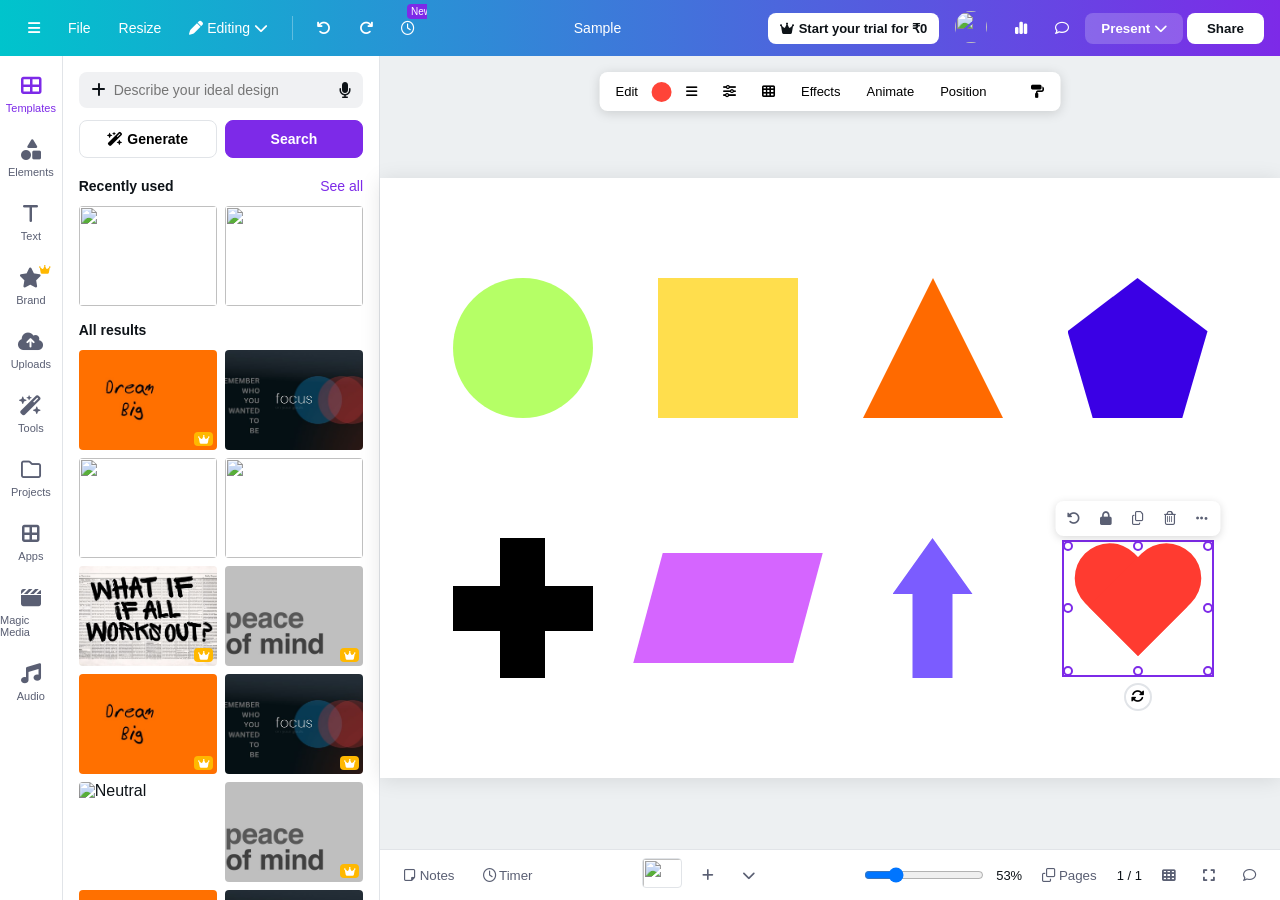
==== Day7/task.html @ 58480629 "Added Canva Clone Project" ====
<!DOCTYPE html>
<html lang="en">
<head>
    <meta charset="UTF-8">
    <meta name="viewport" content="width=device-width, initial-scale=1.0">
    <title>Canva Clone</title>
    <link rel="stylesheet" href="https://cdnjs.cloudflare.com/ajax/libs/font-awesome/6.5.1/css/all.min.css">
    <link rel="stylesheet" href="task.css">
</head>
<body>
    <!-- HEADER -->
    <div class="header">
        <div class="header-left">
            <button class="icon-btn"><i class="fa-solid fa-bars"></i></button>
            <button class="text-btn">File</button>
            <button class="text-btn">Resize</button>
            <button class="text-btn"><i class="fa-solid fa-pen"></i> Editing <i class="fa-solid fa-chevron-down"></i></button>
            <div class="divider"></div>
            <button class="icon-btn"><i class="fa-solid fa-undo"></i></button>
            <button class="icon-btn"><i class="fa-solid fa-redo"></i></button>
            <button class="icon-btn"><i class="fa-regular fa-clock"></i><span class="new-badge">New</span></button>
        </div>
        <div class="header-center">
            <button class="text-btn">Sample</button>
        </div>
        <div class="header-right">
            <button class="trial-btn"><i class="fa-solid fa-crown"></i> Start your trial for ₹0</button>
            <button class="icon-btn profile"><img src="https://i.pravatar.cc/32" alt=""></button>
            <button class="icon-btn"><i class="fa-solid fa-chart-simple"></i></button>
            <button class="icon-btn"><i class="fa-regular fa-comment"></i></button>
            <button class="present-btn">Present <i class="fa-solid fa-chevron-down"></i></button>
            <button class="share-btn">Share</button>
        </div>
    </div>

    <!-- Main -->
    <div class="main">
        <!-- Left Sidebar -->
        <div class="left-sidebar">
            <div class="side-item active">
                <i class="fa-solid fa-table-cells-large"></i>
                <span>Templates</span>
            </div>
            <div class="side-item">
                <i class="fa-solid fa-shapes"></i>
                <span>Elements</span>
            </div>
            <div class="side-item">
                <i class="fa-solid fa-t"></i>
                <span>Text</span>
            </div>
            <div class="side-item">
                <i class="fa-solid fa-star"></i>
                <span>Brand</span>
                <i class="fa-solid fa-crown crown"></i>
            </div>
            <div class="side-item">
                <i class="fa-solid fa-cloud-arrow-up"></i>
                <span>Uploads</span>
            </div>
            <div class="side-item">
                <i class="fa-solid fa-wand-magic-sparkles"></i>
                <span>Tools</span>
            </div>
            <div class="side-item">
                <i class="fa-regular fa-folder"></i>
                <span>Projects</span>
            </div>
            <div class="side-item">
                <i class="fa-solid fa-border-all"></i>
                <span>Apps</span>
            </div>
            <div class="side-item">
                <i class="fa-solid fa-clapperboard"></i>
                <span>Magic Media</span>
            </div>
            <div class="side-item">
                <i class="fa-solid fa-music"></i>
                <span>Audio</span>
            </div>
        </div>

        <!-- Elements Panel -->
        <div class="elements-panel">
            <div class="search-input">
                <i class="fa-solid fa-plus"></i>
                <input type="text" placeholder="Describe your ideal design">
                <i class="fa-solid fa-microphone"></i>
            </div>
            <div class="panel-tabs">
                <button class="tab-btn"><i class="fa-solid fa-wand-magic-sparkles"></i> Generate</button>
                <button class="tab-btn active">Search</button>
            </div>
            
            <!-- Recently used -->
            <div class="panel-section">
                <div class="section-header">
                    <span>Recently used</span>
                    <span class="see-all">See all</span>
                </div>
                <div class="template-grid">
                    <div class="template-item">
                        <img src="P1.jfif" >
                    </div>
                    <div class="template-item">
                        <img src="P2.jfif" >
                    </div>
                </div>
            </div>

            <!-- All results -->
            <div class="panel-section">
                <div class="section-header">All results</div>
                <div class="template-grid">
                    <div class="template-item">
                        <img src="image5.jpeg" >
                        <i class="fa-solid fa-crown pro-badge"></i>
                    </div>
                    <div class="template-item">
                        <img src="image6.jpeg" >
                    </div>
                    <div class="template-item">
                        <img src="image7.jpeg" >
                    </div>
                    <div class="template-item">
                        <img src="image8.jpeg" >
                    </div>
                    <div class="template-item">
                        <img src="image1.jpeg" alt="Pitch Deck">
                        <i class="fa-solid fa-crown pro-badge"></i>
                    </div>
                    <div class="template-item">
                        <img src="image2.jpeg" alt="Poster">
                        <i class="fa-solid fa-crown pro-badge"></i>
                    </div>
                    <div class="template-item">
                        <img src="image5.jpeg" alt="Portfolio">
                        <i class="fa-solid fa-crown pro-badge"></i>
                    </div>
                    <div class="template-item">
                        <img src="image6.jpeg" alt="Portfolio">
                        <i class="fa-solid fa-crown pro-badge"></i>
                    </div>
                    <div class="template-item">
                        <img src="image7.jpeg" alt="Neutral">
                    </div>
                    <div class="template-item">
                        <img src="image2.jpeg" alt="Portfolio">
                        <i class="fa-solid fa-crown pro-badge"></i>
                    </div>
                    <div class="template-item">
                        <img src="image5.jpeg" >
                    </div>
                    <div class="template-item">
                        <img src="image6.jpeg" >
                    </div>
                </div>
            </div>
        </div>

        <!-- Canvas Area -->
        <div class="canvas-area">
            <div class="floating-toolbar">
                <button class="ft-btn">Edit</button>
                <button class="ft-btn color-red"></button>
                <button class="ft-btn"><i class="fa-solid fa-bars"></i></button>
                <button class="ft-btn"><i class="fa-solid fa-sliders"></i></button>
                <button class="ft-btn"><i class="fa-solid fa-table-cells"></i></button>
                <button class="ft-btn">Effects</button>
                <button class="ft-btn">Animate</button>
                <button class="ft-btn">Position</button>
                <div class="divider"></div>
                <button class="ft-btn"><i class="fa-solid fa-paint-roller"></i></button>
            </div>

            <div class="canvas">
                <div class="shape circle"></div>
                <div class="shape square"></div>
                <div class="shape triangle"></div>
                <div class="shape pentagon"></div>
                <div class="shape plus"></div>
                <div class="shape parallelogram"></div>
                <div class="shape arrow"></div>
                <div class="shape heart selected">
                    <div class="shape-toolbar">
                        <button><i class="fa-solid fa-rotate-left"></i></button>
                        <button><i class="fa-solid fa-lock"></i></button>
                        <button><i class="fa-regular fa-copy"></i></button>
                        <button><i class="fa-regular fa-trash-can"></i></button>
                        <button><i class="fa-solid fa-ellipsis"></i></button>
                    </div>
                    <div class="resize-handles">
                        <span class="handle tl"></span>
                        <span class="handle t"></span>
                        <span class="handle tr"></span>
                        <span class="handle r"></span>
                        <span class="handle br"></span>
                        <span class="handle b"></span>
                        <span class="handle bl"></span>
                        <span class="handle l"></span>
                    </div>
                    <button class="rotate-btn"><i class="fa-solid fa-rotate"></i></button>
                </div>
            </div>
            
            <div class="bottom-bar">
                <div class="bottom-left">
                    <button><i class="fa-regular fa-note-sticky"></i> Notes</button>
                    <button><i class="fa-regular fa-clock"></i> Timer</button>
                </div>
                <div class="bottom-center">
                    <div class="page-selector">
                        <img src="Screenshot 2026-06-10 140244.png" alt="">
                    </div>
                    <button><i class="fa-solid fa-plus"></i></button>
                    <button><i class="fa-solid fa-chevron-down"></i></button>
                </div>
                <div class="bottom-right">
                    <input type="range" min="10" max="200" value="53">
                    <span>53%</span>
                    <button><i class="fa-regular fa-clone"></i> Pages</button>
                    <span>1 / 1</span>
                    <button><i class="fa-solid fa-table-cells"></i></button>
                    <button><i class="fa-solid fa-expand"></i></button>
                    <button><i class="fa-regular fa-comment"></i></button>
                </div>
            </div>
        </div>
    </div>
</body>
</html>
---- Day7/task.css ----
* {
    margin: 0;
    padding: 0;
    box-sizing: border-box;
}

body {
    font-family: 'Open Sans', 'Helvetica Neue', Arial, sans-serif;
    background: #f8f9fa;
    height: 100vh;
    overflow: hidden;
    color: #0e1318;
}


.header {
    background: linear-gradient(90deg, #00c4cc 0%, #7d2ae8 100%);
    height: 56px;
    display: flex;
    align-items: center;
    justify-content: space-between;
    padding: 0 16px;
    color: white;
    flex-shrink: 0;
    z-index: 100;

}

.header-left, .header-center, .header-right {
    display: flex;
    align-items: center;
    gap: 4px;
    height: calc(100vh - 56px);  /* Ye confirm kar - 56px header ki height hai */
    overflow: hidden;  
}

.icon-btn, .text-btn {
    background: transparent;
    border: none;
    color: white;
    padding: 8px 12px;
    border-radius: 4px;
    cursor: pointer;
    font-size: 14px;
    font-weight: 500;
    position: relative;
}

.icon-btn:hover, .text-btn:hover {
    background: rgba(255,255,255,0.2);
}

.divider {
    width: 1px;
    height: 24px;
    background: rgba(255,255,255,0.3);
    margin: 0 8px;
}

.new-badge {
    position: absolute;
    top: -8px;
    right: -8px;
    background: #7d2ae8;
    font-size: 10px;
    padding: 2px 4px;
    border-radius: 4px;
}

.trial-btn {
    background: white;
    color: #0e1318;
    border: none;
    padding: 8px 12px;
    border-radius: 8px;
    font-weight: 600;
    cursor: pointer;
    font-size: 13px;
}

.profile img {
    width: 32px;
    height: 32px;
    border-radius: 50%;
}

.present-btn {
    background: rgba(255,255,255,0.2);
    border: none;
    color: white;
    padding: 8px 16px;
    border-radius: 8px;
    font-weight: 600;
    cursor: pointer;
}

.share-btn {
    background: white;
    color: #0e1318;
    border: none;
    padding: 8px 20px;
    border-radius: 8px;
    font-weight: 600;
    cursor: pointer;
}


.main {
    display: flex;
    height: calc(100vh - 56px);
}


.left-sidebar {
    width: 72px;
    background: white;
    border-right: 1px solid #e1e4e8;
    padding: 8px 0;
    display: flex;
    flex-direction: column;
    gap: 2px;
}

.side-item {
    display: flex;
    flex-direction: column;
    align-items: center;
    justify-content: center;
    padding: 12px 0;
    cursor: pointer;
    font-size: 11px;
    color: #5a5f73;
    gap: 6px;
    position: relative;
}

.side-item i {
    font-size: 20px;
}

.side-item.active, .side-item:hover {
    color: #7d2ae8;
}

.crown {
    position: absolute;
    top: 8px;
    right: 12px;
    font-size: 10px !important;
    color: #ffb800;
}


.elements-panel {
    width: 360px;
    background: white;
    border-right: 1px solid #e1e4e8;
    padding: 16px;
    overflow-y: auto;
}

.search-input {
    background: #f0f1f3;
    border-radius: 8px;
    padding: 10px 12px;
    display: flex;
    align-items: center;
    gap: 8px;
    margin-bottom: 12px;
}

.search-input input {
    border: none;
    background: transparent;
    outline: none;
    width: 100%;
    font-size: 14px;
}

.panel-tabs {
    display: flex;
    gap: 8px;
    margin-bottom: 20px;
}

.tab-btn {
    flex: 1;
    padding: 10px;
    border: 1px solid #e1e4e8;
    background: white;
    border-radius: 8px;
    cursor: pointer;
    font-weight: 600;
    font-size: 14px;
}

.tab-btn.active {
    background: #7d2ae8;
    color: white;
    border-color: #7d2ae8;
}

.section-header {
    display: flex;
    justify-content: space-between;
    font-size: 14px;
    font-weight: 600;
    margin: 16px 0 12px;
}

.see-all {
    color: #7d2ae8;
    cursor: pointer;
    font-weight: 500;
}

.template-grid {
    display: grid;
    grid-template-columns: repeat(2, 1fr);
    gap: 8px;
    margin-bottom: 16px;
}

.template-item {
    position: relative;
    cursor: pointer;
    border-radius: 4px;
    overflow: hidden;
}

.template-item img {
    width: 100%;
    height: 100px;
    object-fit: cover;
    display: block;
    transition: transform 0.2s;
}

.template-item:hover img {
    transform: scale(1.05);
}

.pro-badge {
    position: absolute;
    bottom: 4px;
    right: 4px;
    background: #ffb800;
    color: white;
    font-size: 10px;
    padding: 2px 4px;
    border-radius: 4px;
}


.canvas-area {
    flex: 1;
    background: #edf0f2;
    position: relative;
    display: flex;
    align-items: center;
    justify-content: center;
}

.floating-toolbar {
    position: absolute;
    top: 16px;
    left: 50%;
    transform: translateX(-50%);
    background: white;
    border-radius: 8px;
    box-shadow: 0 2px 12px rgba(0,0,0,0.15);
    display: flex;
    align-items: center;
    padding: 4px;
    gap: 2px;
    z-index: 10;
}

.ft-btn {
    background: transparent;
    border: none;
    padding: 8px 12px;
    border-radius: 4px;
    cursor: pointer;
    font-size: 13px;
    font-weight: 500;
}

.ft-btn:hover {
    background: #f0f1f3;
}

.color-red {
    width: 20px;
    height: 20px;
    background: #ff4438;
    border-radius: 50%;
    padding: 0;
}
.canvas {
    width: 50%;
    max-width: 1000px;
    aspect-ratio: 3/2;  /* 1080x720 ka ratio */
    background: white;
    box-shadow: 0 2px 20px rgba(0,0,0,0.1);
    position: relative;
    display: grid;
    grid-template-columns: repeat(4, 1fr);
    grid-template-rows: repeat(2, 1fr);
    gap: 5%;
    padding: 8%;
    align-items: center;
    justify-items: center;
}

.shape {
    position: relative;
    cursor: pointer;
    size: 10px;

}

.circle { width: 180px; height: 180px; background: #B5FF66; border-radius: 50%; }
.square { width: 180px; height: 180px; background: #FFDE4D; }
.triangle { width: 0; height: 0; border-left: 90px solid transparent; border-right: 90px solid transparent; border-bottom: 180px solid #FF6A00; }
.pentagon { width: 180px; height: 180px; background: #3A00E5; clip-path: polygon(50% 0%, 100% 38%, 82% 100%, 18% 100%, 0% 38%); }
.plus { width: 180px; height: 60px; background: #000000; position: relative; }
.plus::before { content: ''; position: absolute; width: 60px; height: 180px; background: #000000; left: 60px; top: -60px; }
.parallelogram { width: 200px; height: 140px; background: #D565FF; transform: skewX(-15deg); }
.arrow { width: 100px; height: 180px; background: #7B5CFF; position: relative; clip-path: polygon(50% 0%, 100% 40%, 75% 40%, 75% 100%, 25% 100%, 25% 40%, 0% 40%); }
.heart { position: relative; width: 180px; height: 160px; }
.heart::before,.heart::after { content: ''; position: absolute; top: 0; width: 92px; height: 140px; background: #FF3B30; border-radius: 90px 90px 0 0; }
.heart::before { left: 90px; transform: rotate(-45deg); transform-origin: 0 100%; }
.heart::after { left: 0; transform: rotate(45deg); transform-origin: 100% 100%; }


.heart.selected {
    outline: 2px solid #7d2ae8;
    outline-offset: 4px;
}

.shape-toolbar {
    position: absolute;
    top: -45px;
    left: 50%;
    transform: translateX(-50%);
    background: white;
    border-radius: 8px;
    box-shadow: 0 2px 8px rgba(0,0,0,0.15);
    display: flex;
    gap: 4px;
    padding: 4px;
}

.shape-toolbar button {
    background: transparent;
    border: none;
    padding: 6px 8px;
    border-radius: 4px;
    cursor: pointer;
    color: #5a5f73;
}

.shape-toolbar button:hover {
    background: #f0f1f3;
}

.resize-handles .handle {
    position: absolute;
    width: 10px;
    height: 10px;
    background: white;
    border: 2px solid #7d2ae8;
    border-radius: 50%;
}

.handle.tl { top: -5px; left: -5px; cursor: nw-resize; }
.handle.t { top: -5px; left: 50%; transform: translateX(-50%); cursor: n-resize; }
.handle.tr { top: -5px; right: -5px; cursor: ne-resize; }
.handle.r { top: 50%; right: -5px; transform: translateY(-50%); cursor: e-resize; }
.handle.br { bottom: -5px; right: -5px; cursor: se-resize; }
.handle.b { bottom: -5px; left: 50%; transform: translateX(-50%); cursor: s-resize; }
.handle.bl { bottom: -5px; left: -5px; cursor: sw-resize; }
.handle.l { top: 50%; left: -5px; transform: translateY(-50%); cursor: w-resize; }

.rotate-btn {
    position: absolute;
    bottom: -40px;
    left: 50%;
    transform: translateX(-50%);
    background: white;
    border: 2px solid #e1e4e8;
    width: 28px;
    height: 28px;
    border-radius: 50%;
    cursor: pointer;
}

/* Bottom Bar */
.bottom-bar {
    position: absolute;
    bottom: 0;
    left: 0;
    right: 0;
    background: white;
    border-top: 1px solid #e1e4e8;
    padding: 8px 16px;
    display: flex;
    justify-content: space-between;
    align-items: center;
    font-size: 13px;
}

.bottom-left, .bottom-center, .bottom-right {
    display: flex;
    align-items: center;
    gap: 12px;
}

.bottom-bar button {
    background: transparent;
    border: none;
    cursor: pointer;
    color: #5a5f73;
    padding: 4px 8px;
    border-radius: 4px;
}

.bottom-bar button:hover {
    background: #f0f1f3;
}

input[type="range"] {
    width: 120px;
}

.page-selector img {
    width: 40px;
    height: 30px;
    border: 1px solid #e1e4e8;
    border-radius: 4px;
}

.canvas {
    width: 900px;
    height: 600px;
    background: white;
    box-shadow: 0 2px 20px rgba(0,0,0,0.1);
    position: relative;
    display: grid;
    grid-template-columns: repeat(4, 1fr);
    grid-template-rows: repeat(2, 1fr);
    gap: 40px;
    padding: 60px;
    align-items: center;
    justify-items: center;
    overflow: hidden; 


.shape {
    position: relative;
    cursor: pointer;
    max-width: 100%;
    max-height: 100%;
}

.circle { 
    width: 140px; 
    height: 140px; 
    background: #B5FF66; 
    border-radius: 50%; 
}

.square { 
    width: 140px; 
    height: 140px; 
    background: #FFDE4D; 
}

.triangle { 
    width: 0; 
    height: 0; 
    border-left: 70px solid transparent; 
    border-right: 70px solid transparent; 
    border-bottom: 140px solid #FF6A00; 
}

.pentagon { 
    width: 140px; 
    height: 140px; 
    background: #3A00E5; 
    clip-path: polygon(50% 0%, 100% 38%, 82% 100%, 18% 100%, 0% 38%); 
}

.plus { 
    width: 140px; 
    height: 45px; 
    background: #000000; 
    position: relative; 
}
.plus::before { 
    content: ''; 
    position: absolute; 
    width: 45px; 
    height: 140px; 
    background: #000000; 
    left: 47.5px; 
    top: -47.5px; 
}

.parallelogram { 
    width: 160px; 
    height: 110px; 
    background: #D565FF; 
    transform: skewX(-15deg); 
}

.arrow { 
    width: 80px; 
    height: 140px; 
    background: #7B5CFF; 
    position: relative; 
    clip-path: polygon(50% 0%, 100% 40%, 75% 40%, 75% 100%, 25% 100%, 25% 40%, 0% 40%); 
}

.heart { 
    position: relative; 
    width: 140px; 
    height: 125px; 
}
.heart::before,.heart::after { 
    content: ''; 
    position: absolute; 
    top: 0; 
    width: 70px; 
    height: 110px; 
    background: #FF3B30; 
    border-radius: 70px 70px 0 0; 
}
.heart::before { 
    left: 70px; 
    transform: rotate(-45deg); 
    transform-origin: 0 100%; 
}
.heart::after { 
    left: 0; 
    transform: rotate(45deg); 
    transform-origin: 100% 100%; 
}
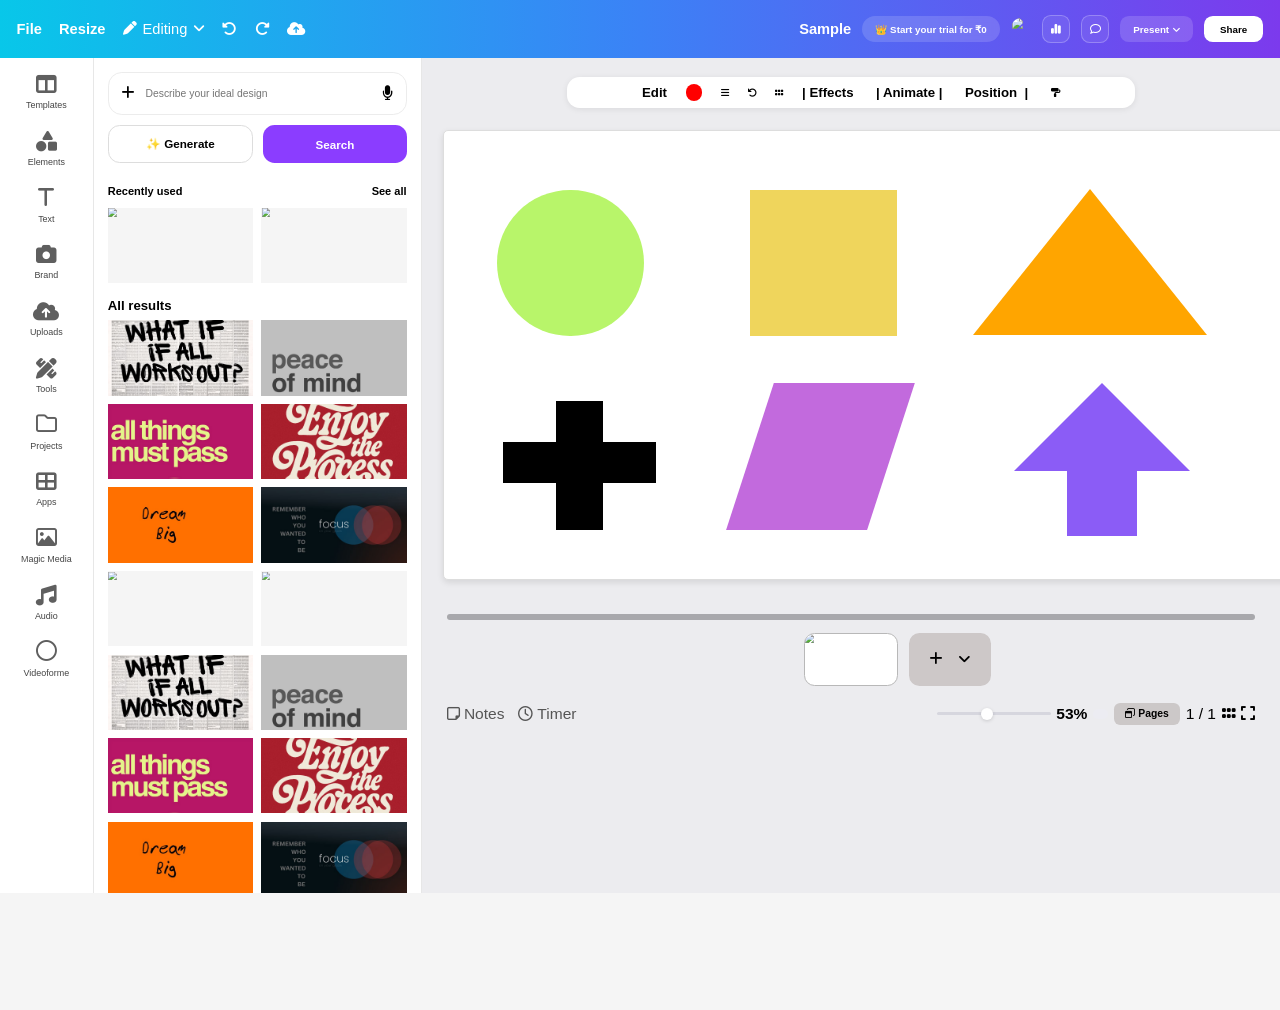
==== commit eaae7a00: "JavaScript programs" ====
--- a/Day7/task.html
+++ b/Day7/task.html
@@ -4,228 +4,305 @@
     <meta charset="UTF-8">
     <meta name="viewport" content="width=device-width, initial-scale=1.0">
     <title>Canva Clone</title>
-    <link rel="stylesheet" href="https://cdnjs.cloudflare.com/ajax/libs/font-awesome/6.5.1/css/all.min.css">
+
     <link rel="stylesheet" href="task.css">
+
+    <link rel="stylesheet"href="https://cdnjs.cloudflare.com/ajax/libs/font-awesome/6.6.0/css/all.min.css">
 </head>
 <body>
-    <!-- HEADER -->
-    <div class="header">
-        <div class="header-left">
-            <button class="icon-btn"><i class="fa-solid fa-bars"></i></button>
-            <button class="text-btn">File</button>
-            <button class="text-btn">Resize</button>
-            <button class="text-btn"><i class="fa-solid fa-pen"></i> Editing <i class="fa-solid fa-chevron-down"></i></button>
-            <div class="divider"></div>
-            <button class="icon-btn"><i class="fa-solid fa-undo"></i></button>
-            <button class="icon-btn"><i class="fa-solid fa-redo"></i></button>
-            <button class="icon-btn"><i class="fa-regular fa-clock"></i><span class="new-badge">New</span></button>
+        <nav>
+            <div class="left">
+
+                <a href="">File</a>
+                <a href="">Resize</a>
+
+                <div class="down">
+                    <i class="fa-solid fa-pen"></i>
+                    Editing
+                    <i class="fa-solid fa-angle-down"></i>
+                </div>
+
+                <i class="fa-solid fa-rotate-left icon"></i>
+                <i class="fa-solid fa-rotate-right icon"></i>
+
+                <i class="fa-solid fa-cloud-arrow-up icon" ></i>
+
+            </div>
+
+            <div class="center">
+
+                <span class="sample">Sample</span>
+
+                <button class="btn">
+                    👑 Start your trial for ₹0
+                </button>
+
+                <div class="small-icon profile">
+                    <img src="11.jpeg" alt="">
+                </div>
+
+                <div class="small">
+                    <i class="fa-solid fa-chart-simple"></i>
+                </div>
+
+                <div class="small">
+                    <i class="fa-regular fa-comment"></i>
+                </div>
+
+                <button class="present">
+                    Present
+                    <i class="fa-solid fa-angle-down"></i>
+                </button>
+
+                <button class="share">
+                    Share
+                </button>
+
+            </div>
+
+        </nav>
+        <div class="main_container">
+            <!-- Sidebar-->
+            <div class="sidebar">
+                <div class="item active">
+                    <i class="fa-solid fa-table-columns"></i>
+                    <span>Templates</span>
+                </div>
+                <div class="item">
+                    <i class="fa-solid fa-shapes"></i>
+                    <span>Elements</span>
+                </div>
+                <div class="item">
+                    <i class="fa-solid fa-t"></i>
+                    <span>Text</span>
+                </div>
+                <div class="item">
+                    <i class="fa-solid fa-camera"></i>
+                    <span>Brand</span>
+                </div>
+                <div class="item">
+                    <i class="fa-solid fa-cloud-arrow-up"></i>
+                    <span>Uploads</span>
+                </div>
+                <div class="item">
+                    <i class="fa-solid fa-pen-ruler"></i>
+                    <span>Tools</span>
+                </div>
+                <div class="item">
+                    <i class="fa-regular fa-folder"></i>
+                    <span>Projects</span>
+                </div>
+                <div class="item">
+                    <i class="fa-solid fa-table-cells-large"></i>
+                    <span>Apps</span>
+                </div>                                                                                                         
+                <div class="item">
+                    <i class="fa-regular fa-image"></i>
+                    <span>Magic Media</span>
+                </div>
+                <div class="item">
+                    <i class="fa-solid fa-music"></i>
+                    <span>Audio</span>
+                </div>
+                <div class="item">
+                    <i class="fa-regular fa-circle"></i>
+                    <span>Videoforme</span>
+                </div>
+            </div>
+         
+           <div class="left-panel">
+                <div class="search-section">
+                    <div class="search-box">
+                        <i class="fa-solid fa-plus"></i>
+                        <input type="text"
+                        placeholder="Describe your ideal design">
+                        <i class="fa-solid fa-microphone"></i>
+                    </div>
+                    <div class="btn-group">
+                        <button class="generate-btn">
+                            ✨ Generate
+                        </button>
+                        <button class="search-btn">
+                            Search
+                        </button>
+                    </div>
+                </div>
+                <div class="recent-head">
+                    <h4>Recently used</h4>
+                    <span>See all</span>
+                </div>
+                <div class="recent-grid">
+                    <div class="recent-card">
+                        <img src="9.jpeg" alt="">
+                    </div>
+                    <div class="recent-card">
+                        <img src="2.jpeg" alt="">
+
+                    </div>
+                </div>
+                
+                <h6 class="all-result-title">
+                    All results
+                </h6>
+                <div class="template-grid">
+                    <div class="template-card">
+                        <img src="image1.jpeg" alt="">
+                    </div>
+                    <div class="template-card">
+                        <img src="image2.jpeg" alt="">
+                    </div>
+                    <div class="template-card">
+                        <img src="image3.jpeg" alt="">
+                    </div>
+                    <div class="template-card">
+                        <img src="image4.jpeg" alt="">
+                    </div>
+                    <div class="template-card">
+                        <img src="image5.jpeg" alt="">
+                    </div>
+                    <div class="template-card">
+                        <img src="image6.jpeg" alt="">
+                    </div>
+                    <div class="template-card">
+                        <img src="image7.jpeg" alt="">
+                    </div>
+                     <div class="template-card">
+                        <img src="image8.jpeg" alt="">
+                    </div>
+                    <div class="template-card">
+                        <img src="image1.jpeg" alt="">
+                    </div>
+                    <div class="template-card">
+                        <img src="image2.jpeg" alt="">
+                    </div>
+                    <div class="template-card">
+                        <img src="image3.jpeg" alt="">
+                    </div>
+                    <div class="template-card">
+                        <img src="image4.jpeg" alt="">
+                    </div>
+                    <div class="template-card">
+                        <img src="image5.jpeg" alt="">
+                    </div>
+                    <div class="template-card">
+                        <img src="image6.jpeg" alt="">
+                    </div>
+                    <div class="template-card">
+                        <img src="image7.jpeg" alt="">
+                    </div>
+                </div>
+            </div>
+            <div class="workspace">
+
+
+                <div class="top-toolbar">
+                    <span><h2>Edit</h2></span>
+                    <div class="red-color"></div>
+                    <i class="fa-solid fa-bars"></i>
+                    <i class="fa-solid fa-arrow-rotate-left"></i>
+                    <i class="fa-solid fa-grip"></i>
+                    <span><h2>|&nbsp;Effects&nbsp;</h2></span>
+                    <span><h2>|&nbsp;Animate&nbsp;|</h2></span>
+                    <span><h2>&nbsp;Position &nbsp;|&nbsp;</h2></span>
+
+                    <i class="fa-solid fa-paint-roller"></i>
+                </div>
+
+                <div class="canvas">
+
+                    <div class="circle"></div>
+
+                    <div class="square"></div>
+
+                    <div class="triangle"></div>
+
+                    <div class="pentagon"></div>
+
+                    <div class="plus-shape"></div>
+
+                    <div class="parallelogram"></div>
+
+                    <div class="arrow-up"></div>
+
+                    <div class="heart-box">
+
+                        <div class="heart-tools">
+                            <i class="fa-solid fa-rotate-right"></i>
+                            <i class="fa-solid fa-lock"></i>
+                            <i class="fa-regular fa-copy"></i>
+                            <i class="fa-regular fa-trash-can"></i>
+                            <i class="fa-solid fa-ellipsis"></i>
+                        </div>
+
+                        <div class="heart"></div>
+                        
+
+                        <div class="handle h1"></div>
+                        <div class="handle h2"></div>
+                        <div class="handle h3"></div>
+
+                        <div class="handle h4"></div>
+                        <div class="handle h5"></div>
+
+                        <div class="handle h6"></div>
+                        <div class="handle h7"></div>
+                        <div class="handle h8"></div>
+
+                    </div>
+
+                    <div class="rotate-handle">
+                        <i class="fa-solid fa-rotate"></i></div>
+
+                </div>
+                    <div class="bottom-panel">
+
+                        <div class="page-thumbnail">
+                            <img src="10.jpeg" alt="">
+                        </div>
+<div></div>
+                        <div class="add-page">
+                            <i class="fa-solid fa-plus"></i>
+                            <i class="fa-solid fa-angle-down"></i>
+                        </div>
+
+                        <div class="bottom-controls">
+
+                            <div class="left-controls">
+                                <span><i class="fa-regular fa-note-sticky"></i> Notes</span>
+                                <span><i class="fa-regular fa-clock"></i> Timer</span>
+                            </div>
+
+                            <div class="right-controls">
+
+                                <div class="zoom-slider">
+                                    <div class="slider-line"></div>
+                                    <div class="slider-dot"></div>
+                                </div>
+
+                                <span class="zoom-text">53%</span>
+
+                                <button class="pages-btn">
+                                   <button class="page">
+                                    <i class="fa-regular fa-window-restore"></i>
+                                    Pages
+                                   </button> 
+
+                                </button>
+
+                                <span>1 / 1</span>
+
+                                <i class="fa-solid fa-grip"></i>
+                                <i class="fa-solid fa-expand"></i>
+                                
+
+                            </div>
+
+                        </div>
+
+                    </div>
+            </div>
+            <div >
+            </div>
         </div>
-        <div class="header-center">
-            <button class="text-btn">Sample</button>
-        </div>
-        <div class="header-right">
-            <button class="trial-btn"><i class="fa-solid fa-crown"></i> Start your trial for ₹0</button>
-            <button class="icon-btn profile"><img src="https://i.pravatar.cc/32" alt=""></button>
-            <button class="icon-btn"><i class="fa-solid fa-chart-simple"></i></button>
-            <button class="icon-btn"><i class="fa-regular fa-comment"></i></button>
-            <button class="present-btn">Present <i class="fa-solid fa-chevron-down"></i></button>
-            <button class="share-btn">Share</button>
-        </div>
-    </div>
-
-    <!-- Main -->
-    <div class="main">
-        <!-- Left Sidebar -->
-        <div class="left-sidebar">
-            <div class="side-item active">
-                <i class="fa-solid fa-table-cells-large"></i>
-                <span>Templates</span>
-            </div>
-            <div class="side-item">
-                <i class="fa-solid fa-shapes"></i>
-                <span>Elements</span>
-            </div>
-            <div class="side-item">
-                <i class="fa-solid fa-t"></i>
-                <span>Text</span>
-            </div>
-            <div class="side-item">
-                <i class="fa-solid fa-star"></i>
-                <span>Brand</span>
-                <i class="fa-solid fa-crown crown"></i>
-            </div>
-            <div class="side-item">
-                <i class="fa-solid fa-cloud-arrow-up"></i>
-                <span>Uploads</span>
-            </div>
-            <div class="side-item">
-                <i class="fa-solid fa-wand-magic-sparkles"></i>
-                <span>Tools</span>
-            </div>
-            <div class="side-item">
-                <i class="fa-regular fa-folder"></i>
-                <span>Projects</span>
-            </div>
-            <div class="side-item">
-                <i class="fa-solid fa-border-all"></i>
-                <span>Apps</span>
-            </div>
-            <div class="side-item">
-                <i class="fa-solid fa-clapperboard"></i>
-                <span>Magic Media</span>
-            </div>
-            <div class="side-item">
-                <i class="fa-solid fa-music"></i>
-                <span>Audio</span>
-            </div>
-        </div>
-
-        <!-- Elements Panel -->
-        <div class="elements-panel">
-            <div class="search-input">
-                <i class="fa-solid fa-plus"></i>
-                <input type="text" placeholder="Describe your ideal design">
-                <i class="fa-solid fa-microphone"></i>
-            </div>
-            <div class="panel-tabs">
-                <button class="tab-btn"><i class="fa-solid fa-wand-magic-sparkles"></i> Generate</button>
-                <button class="tab-btn active">Search</button>
-            </div>
-            
-            <!-- Recently used -->
-            <div class="panel-section">
-                <div class="section-header">
-                    <span>Recently used</span>
-                    <span class="see-all">See all</span>
-                </div>
-                <div class="template-grid">
-                    <div class="template-item">
-                        <img src="P1.jfif" >
-                    </div>
-                    <div class="template-item">
-                        <img src="P2.jfif" >
-                    </div>
-                </div>
-            </div>
-
-            <!-- All results -->
-            <div class="panel-section">
-                <div class="section-header">All results</div>
-                <div class="template-grid">
-                    <div class="template-item">
-                        <img src="image5.jpeg" >
-                        <i class="fa-solid fa-crown pro-badge"></i>
-                    </div>
-                    <div class="template-item">
-                        <img src="image6.jpeg" >
-                    </div>
-                    <div class="template-item">
-                        <img src="image7.jpeg" >
-                    </div>
-                    <div class="template-item">
-                        <img src="image8.jpeg" >
-                    </div>
-                    <div class="template-item">
-                        <img src="image1.jpeg" alt="Pitch Deck">
-                        <i class="fa-solid fa-crown pro-badge"></i>
-                    </div>
-                    <div class="template-item">
-                        <img src="image2.jpeg" alt="Poster">
-                        <i class="fa-solid fa-crown pro-badge"></i>
-                    </div>
-                    <div class="template-item">
-                        <img src="image5.jpeg" alt="Portfolio">
-                        <i class="fa-solid fa-crown pro-badge"></i>
-                    </div>
-                    <div class="template-item">
-                        <img src="image6.jpeg" alt="Portfolio">
-                        <i class="fa-solid fa-crown pro-badge"></i>
-                    </div>
-                    <div class="template-item">
-                        <img src="image7.jpeg" alt="Neutral">
-                    </div>
-                    <div class="template-item">
-                        <img src="image2.jpeg" alt="Portfolio">
-                        <i class="fa-solid fa-crown pro-badge"></i>
-                    </div>
-                    <div class="template-item">
-                        <img src="image5.jpeg" >
-                    </div>
-                    <div class="template-item">
-                        <img src="image6.jpeg" >
-                    </div>
-                </div>
-            </div>
-        </div>
-
-        <!-- Canvas Area -->
-        <div class="canvas-area">
-            <div class="floating-toolbar">
-                <button class="ft-btn">Edit</button>
-                <button class="ft-btn color-red"></button>
-                <button class="ft-btn"><i class="fa-solid fa-bars"></i></button>
-                <button class="ft-btn"><i class="fa-solid fa-sliders"></i></button>
-                <button class="ft-btn"><i class="fa-solid fa-table-cells"></i></button>
-                <button class="ft-btn">Effects</button>
-                <button class="ft-btn">Animate</button>
-                <button class="ft-btn">Position</button>
-                <div class="divider"></div>
-                <button class="ft-btn"><i class="fa-solid fa-paint-roller"></i></button>
-            </div>
-
-            <div class="canvas">
-                <div class="shape circle"></div>
-                <div class="shape square"></div>
-                <div class="shape triangle"></div>
-                <div class="shape pentagon"></div>
-                <div class="shape plus"></div>
-                <div class="shape parallelogram"></div>
-                <div class="shape arrow"></div>
-                <div class="shape heart selected">
-                    <div class="shape-toolbar">
-                        <button><i class="fa-solid fa-rotate-left"></i></button>
-                        <button><i class="fa-solid fa-lock"></i></button>
-                        <button><i class="fa-regular fa-copy"></i></button>
-                        <button><i class="fa-regular fa-trash-can"></i></button>
-                        <button><i class="fa-solid fa-ellipsis"></i></button>
-                    </div>
-                    <div class="resize-handles">
-                        <span class="handle tl"></span>
-                        <span class="handle t"></span>
-                        <span class="handle tr"></span>
-                        <span class="handle r"></span>
-                        <span class="handle br"></span>
-                        <span class="handle b"></span>
-                        <span class="handle bl"></span>
-                        <span class="handle l"></span>
-                    </div>
-                    <button class="rotate-btn"><i class="fa-solid fa-rotate"></i></button>
-                </div>
-            </div>
-            
-            <div class="bottom-bar">
-                <div class="bottom-left">
-                    <button><i class="fa-regular fa-note-sticky"></i> Notes</button>
-                    <button><i class="fa-regular fa-clock"></i> Timer</button>
-                </div>
-                <div class="bottom-center">
-                    <div class="page-selector">
-                        <img src="Screenshot 2026-06-10 140244.png" alt="">
-                    </div>
-                    <button><i class="fa-solid fa-plus"></i></button>
-                    <button><i class="fa-solid fa-chevron-down"></i></button>
-                </div>
-                <div class="bottom-right">
-                    <input type="range" min="10" max="200" value="53">
-                    <span>53%</span>
-                    <button><i class="fa-regular fa-clone"></i> Pages</button>
-                    <span>1 / 1</span>
-                    <button><i class="fa-solid fa-table-cells"></i></button>
-                    <button><i class="fa-solid fa-expand"></i></button>
-                    <button><i class="fa-regular fa-comment"></i></button>
-                </div>
-            </div>
-        </div>
-    </div>
 </body>
 </html>
--- a/Day7/task.css
+++ b/Day7/task.css
@@ -1,549 +1,653 @@
-* {
-    margin: 0;
-    padding: 0;
-    box-sizing: border-box;
-}
-
-body {
-    font-family: 'Open Sans', 'Helvetica Neue', Arial, sans-serif;
-    background: #f8f9fa;
-    height: 100vh;
-    overflow: hidden;
-    color: #0e1318;
-}
-
-
-.header {
-    background: linear-gradient(90deg, #00c4cc 0%, #7d2ae8 100%);
-    height: 56px;
-    display: flex;
+*{
+    margin:0;
+    padding:0;
+    box-sizing:border-box;
+    font-family:Arial, Helvetica, sans-serif;
+    zoom:.94;
+}
+
+body{
+    background:#f5f5f5;
+    
+}
+
+nav{
+    height:70px;
+
+    display:flex;
+    justify-content:space-between;
+    align-items:center;
+
+    padding:0 20px;
+
+    background:linear-gradient(
+    90deg,
+    #08c7e9,
+    #3b82f6,
+    #7c3aed
+    );
+
+    color:white;
+}
+
+
+.left{
+    display:flex;
+    align-items:center;
+    gap:22px;
+}
+
+.left a{
+    text-decoration:none;
+    color:white;
+    font-weight:600;
+    font-size:20px;
+}
+
+.down{
+    display:flex;
+    align-items:center;
+    gap:8px;
+    font-size:20px;
+}
+
+.icon{
+    font-size:20px;
+    cursor:pointer;
+}
+
+
+.center{
+    display:flex;
+    align-items:center;
+    gap:14px;
+}
+
+.sample{
+    font-size:20px;
+    font-weight:600;
+}
+
+.btn{
+    border:none;
+    background:rgba(255,255,255,0.15);
+    color:white;
+    padding:10px 18px;
+    border-radius:25px;
+    font-weight:600;
+    cursor:pointer;
+    backdrop-filter:blur(5px);
+}
+
+.small{
+    width:38px;
+    height:38px;
+    border:1px solid rgba(255,255,255,0.25);
+    border-radius:12px;
+    display:flex;
+    justify-content:center;
+    align-items:center;
+    background:rgba(255,255,255,0.08);
+    cursor:pointer;
+}
+
+.small i{
+    color:white;
+}
+
+.profile img{
+    width:30px;
+    height:30px;
+    border-radius:50%;
+}
+.present{
+    border:none;
+    background:rgba(255,255,255,0.15);
+    color:white;
+    padding:10px 18px;
+    border-radius:12px;
+    font-weight:600;
+    cursor:pointer;
+}
+.share{
+    border:none;
+    background:white;
+    color:black;
+    padding:10px 22px;
+    border-radius:12px;
+    font-weight:700;
+    cursor:pointer;
+}
+.main_container{
+    display:flex;
+    height:calc(120vh - 75px);
+}
+
+.sidebar{
+    width:120px;
+    height:100%;
+    background:#ffffff;
+    border-right:1px solid #e7e7e7;
+    display:flex;
+    flex-direction:column;
+    align-items:center;
+
+    padding-top:20px;
+}
+
+.item{
+    width:100%;
+
+    display:flex;
+    flex-direction:column;
+    align-items:center;
+
+    margin-bottom:28px;
+
+    cursor:pointer;
+}
+
+.item i{
+    font-size:30px;
+    color:#5f5f5f;
+    margin-bottom:8px;
+}
+
+.item span{
+    font-size:13px;
+    font-weight:500;
+    color:#444;
+}
+.item:hover i,
+.item:hover span{
+    color:black;
+}
+
+.left-panel{
+    width:420px;
+    height:100%;
+    background:#fff;
+    border-right:1px solid #e7e7e7;
+    overflow-y:auto;
+    padding:18px;
+    
+}
+
+.search-box{
+    height:62px;
+    border:2px solid #ececec;
+    border-radius:20px;
+    display:flex;
+    align-items:center;
+    padding:0 18px;
+    gap:15px;
+    background:white;
+}
+
+.search-box input{
+    flex:1;
+    border:none;
+    outline:none;
+    font-size:16px;
+}
+
+.search-box i{
+    font-size:22px;
+}
+.btn-group{
+    display:flex;
+    gap:15px;
+    margin-top:15px;
+}
+.generate-btn,
+.search-btn{
+    flex:1;
+    height:58px;
+    border:none;
+    border-radius:18px;
+    font-size:18px;
+    font-weight:600;
+    cursor:pointer;
+}
+.generate-btn{
+    background:white;
+    border:1px solid #ddd;
+}
+.search-btn{
+    background:#8b3dff;
+    color:white;
+}
+.recent-head{
+    display:flex;
+    justify-content:space-between;
+    align-items:center;
+    margin-top:30px;
+    margin-bottom:15px;
+}
+
+.recent-head h3{
+    font-size:28px;
+}
+
+.recent-head span{
+    font-weight:600;
+}
+
+.recent-grid{
+    display:grid;
+    grid-template-columns:repeat(2, 1fr);
+    gap:14px;
+    zoom: 0.76;
+}
+
+.recent-card{
+    width:100%;
+    height:135px;
+    border-radius:0px;
+    overflow:hidden;
+    cursor:pointer;
+    background:#f5f5f5;
+}
+
+.recent-card img{
+    width:100%;
+    height:100%;
+    object-fit:cover;
+    display:block;
+    border-radius:0;
+}
+
+.all-result-title{
+    margin-top:20px;
+    margin-bottom:10px;
+    font-size:18px;
+    font-weight:700;
+}
+
+.template-grid{
+    display:grid;
+    grid-template-columns:repeat(2, 1fr);
+    gap:14px;
+    zoom: 0.76;
+}
+
+.template-card{
+    width:100%;
+    height:135px;
+    border-radius:0px;
+    overflow:hidden;
+    cursor:pointer;
+    background:#f5f5f5;
+}
+
+.template-card img{
+    width:100%;
+    height:100%;
+    object-fit:cover;
+    display:block;
+    border-radius:0;
+}
+.workspace{
+    flex:1;
+    background:#ececef;
+    height:100%;
+    position:relative;
+    overflow:auto;
+    zoom:0.80;
+    white-space-collapse: 10px;
+}
+.top-toolbar{
+    width:910px;
+    height:50px;
+    background:white;
+    border-radius:20px;
+    margin:30px auto;
+    display:flex;
+    align-items:center;
+    justify-content:center;
+    gap:30px;
+    box-shadow:0 2px 10px rgba(0,0,0,.08);
+}
+.red-color{
+    width:28px;
+    height:28px;
+    border-radius:50%;
+    background:red;
+}
+.canvas{
+    width:1670px;
+    height:720px;
+    background:white;
+    margin:35px  ;
     align-items: center;
-    justify-content: space-between;
-    padding: 0 16px;
-    color: white;
-    flex-shrink: 0;
-    z-index: 100;
-
-}
-
-.header-left, .header-center, .header-right {
-    display: flex;
-    align-items: center;
-    gap: 4px;
-    height: calc(100vh - 56px);  /* Ye confirm kar - 56px header ki height hai */
-    overflow: hidden;  
-}
-
-.icon-btn, .text-btn {
-    background: transparent;
-    border: none;
-    color: white;
-    padding: 8px 12px;
-    border-radius: 4px;
-    cursor: pointer;
-    font-size: 14px;
-    font-weight: 500;
-    position: relative;
-}
-
-.icon-btn:hover, .text-btn:hover {
-    background: rgba(255,255,255,0.2);
-}
-
-.divider {
-    width: 1px;
-    height: 24px;
-    background: rgba(255,255,255,0.3);
-    margin: 0 8px;
-}
-
-.new-badge {
-    position: absolute;
-    top: -8px;
-    right: -8px;
-    background: #7d2ae8;
-    font-size: 10px;
-    padding: 2px 4px;
-    border-radius: 4px;
-}
-
-.trial-btn {
-    background: white;
-    color: #0e1318;
-    border: none;
-    padding: 8px 12px;
-    border-radius: 8px;
-    font-weight: 600;
-    cursor: pointer;
-    font-size: 13px;
-}
-
-.profile img {
-    width: 32px;
-    height: 32px;
-    border-radius: 50%;
-}
-
-.present-btn {
-    background: rgba(255,255,255,0.2);
-    border: none;
-    color: white;
-    padding: 8px 16px;
-    border-radius: 8px;
-    font-weight: 600;
-    cursor: pointer;
-}
-
-.share-btn {
-    background: white;
-    color: #0e1318;
-    border: none;
-    padding: 8px 20px;
-    border-radius: 8px;
-    font-weight: 600;
-    cursor: pointer;
-}
-
-
-.main {
-    display: flex;
-    height: calc(100vh - 56px);
-}
-
-
-.left-sidebar {
-    width: 72px;
-    background: white;
-    border-right: 1px solid #e1e4e8;
-    padding: 8px 0;
-    display: flex;
-    flex-direction: column;
-    gap: 2px;
-}
-
-.side-item {
-    display: flex;
-    flex-direction: column;
-    align-items: center;
-    justify-content: center;
-    padding: 12px 0;
-    cursor: pointer;
-    font-size: 11px;
-    color: #5a5f73;
-    gap: 6px;
-    position: relative;
-}
-
-.side-item i {
+    position:relative;
+    border:1px solid #ddd;
+    border-radius:8px;
+    box-shadow:0 4px 10px rgba(0,0,0,0.1);
+    padding:0px;
+  
+    
+}
+.circle{
+    width:250px;
+    height:250px;
+    border-radius:50%;
+    background:#b8f56a;
+    position:absolute;
+    top:100px;
+    left:90px;
+    
+}
+.square{
+    width: 250px;0px;
+    height:250px;
+    background:#efd55c;
+    position:absolute;
+    top:100px;
+    left:520px;
+    
+}
+.triangle{
+    width:0;
+    height: -100px;;
+    border-left:200px solid transparent;
+    border-right:200px solid transparent;
+    border-bottom:250px solid orange;
+    position:absolute;
+    top: 99px;px;
+    left:900px;
+}
+.pentagon{
+    width:250px;
+    height:250px;
+    background:#2100c8;
+    clip-path:polygon(
+    50% 0%,
+    100% 38%,
+    82% 100%,
+    18% 100%,
+    0% 38%
+    );
+    position:absolute;
+    top:100px;
+    right:90px;
+}
+.plus-shape{
+    position:absolute;
+    left:100px;
+    top:460px;
+    width:240px;
+    height: 20px;
+}
+.plus-shape::before,
+.plus-shape::after{
+    content:"";
+    position:absolute;
+    background:black;
+}
+.plus-shape::before{
+    width:80px;
+    height:220px;
+    left:90px;
+}
+.plus-shape::after{
+    width:260px;
+    height:70px;
+    top:70px;
+}
+.parallelogram{
+    width:240px;
+    height:250px;
+    background:#c26add;
+    transform:skew(-18deg);
+    position:absolute;
+    left:520px;
+    top:430px;
+}
+.arrow-up{
+    width:120px;
+    height:170px;
+    background:#8b5cf6;
+    position:absolute;
+    left:1060px;
+    top:520px;
+    
+}
+.arrow-up::before{
+    content:"";
+    position:absolute;
+    top: -90px;
+    left:-90px;
+    border-left:150px solid transparent;
+    border-right:150px solid transparent;
+    border-bottom:150px solid #8b5cf6;
+}
+.heart-box{
+    width:230px;
+    height:210px;
+
+    border:3px solid #9b59ff;
+
+    position:absolute;
+
+    right:80px;
+    top:430px;
+}
+
+.heart{
+    position:absolute;
+    top: 45px;
+    left:45px;
+    width:140px;
+    height: 150px;px;
+    background:red;
+    transform:rotate(-45deg);
+}
+.heart::before,
+.heart::after{
+    content:"";
+    width: 150px;px;
+    height:150px;
+    background:red;
+    border-radius:50%;
+    position:absolute;
+}
+.heart::before{
+    top:-60px;
+    left:0PX;
+}
+.heart::after{
+    left:60px;
+    top:0;
+}
+.heart-tools{
+    position:absolute;
+    top:-50px;
+    left:40%;
+    transform:translateX(-50%);
+    background:white;
+    padding:10px 18px;
+    border-radius:20px;
+    display:flex;
+    gap:18px;
+    box-shadow:0 2px 10px rgba(0,0,0,.12);
+}
+.heart-tools i{
+    font-size:22px;
+    cursor:pointer;
+}
+.handle{
+    width:17px;
+    height:14px;
+    background:white;
+    border:2px solid #d1d5db;
+    border-radius:50%;
+    position:absolute;
+}
+.h1{
+    top:-7px;
+    left:-7px;
+}
+.h2{
+    top:-8px;
+    left:50%;
+    width:18px;
+    height:8px;
+    transform:translateX(-50%);
+}
+.h3{
+    top:-7px;
+    right:-7px;
+}
+.h4{
+    top:50%;
+    left:-8px;
+    width:8px;
+    height:18px;
+    transform:translateY(-50%);
+}
+.h5{
+    top:50%;
+    right:-8px;
+    width:8px;
+    height:18px;
+    transform:translateY(-50%);
+}
+.h6{
+    bottom:-7px;
+    left:-7px;
+}
+.h7{
+    bottom:-8px;
+    left:50%;
+    width:18px;
+    height:8px;
+    transform:translateX(-50%);
+}
+.h8{
+    bottom:-7px;
+    right:-7px;
+}
+.rotate-handle{
+    position:absolute;
+    right:150px;
+    top:650px;
+    width:40px;
+    height:40px;
+    background:white;
+    border-radius:50%;
+    display:flex;
+    justify-content:center;
+    align-items:center;
+    box-shadow:0 2px 10px rgba(0,0,0,.15);
+}
+.rotate-handle i{
+    font-size:18px;
+}
+.bottom-panel{
+    width:100%;
+    padding:20px 40px;
+    
+}
+.bottom-panel::before{
+    content:"";
+    display:block;
+    width:100%;
+    height:10px;
+    background:#a8a8ac;
+    border-radius:10px;
+    margin-bottom:20px;
+}
+.page-thumbnail{
+    width:160px;
+    height:90px;
+    background:white;
+    border:3px solid #b8b8b8;
+    border-radius:18px;
+    overflow:hidden;
+    margin:auto;
+}
+.page-thumbnail img{
+    width:100%;
+    height:100%;
+    object-fit:cover;
+}
+.add-page{
+    width:140px;
+    height:90px;
+    background:#cdc8c8;
+    border-radius:18px;
+    display:flex;
+    justify-content:center;
+    align-items:center;
+    gap:25px;
+    font-size:26px;
+    margin:0 auto;
+    margin-top:-90px;
+    margin-left:calc(48.5% + 120px);
+}
+.bottom-controls{
+    margin-top:30px;
+    display:flex;
+    justify-content:space-between;
+    align-items:center;
+}
+.left-controls{
+    display:flex;
+    gap:25px;
+}
+.left-controls span{
+    font-size:30px;
+    color:#555;
+}
+.right-controls{
+    display:flex;
+    align-items:center;
+    gap:10px;
+    font-size: 30px;
+}
+.zoom-slider{
+    width:220px;
+    position:relative;
+}
+.slider-line{
+    height:6px;
+    background:#d6d6de;
+    border-radius:10px;
+}
+.slider-dot{
+    width:26px;
+    height:26px;
+    background:white;
+    border-radius:50%;
+    position:absolute;
+    top:-10px;
+    left:90px;
+    box-shadow:0 2px 8px rgba(0,0,0,.15);
+}
+
+.zoom-text{
+    font-weight:600;
+}
+
+.pages-btn{
+    border:none;
+
+    background:#ececf2;
+
+    padding:10px 15px;
+
+    border-radius:12px;
+
+    cursor:pointer;
+}
+.page{
+    border:none;
+    background:rgb(204, 200, 200);
+    color:black;
+    padding:10px 22px;
+    border-radius:12px;
+    font-weight:700;
+    cursor:pointer;
     font-size: 20px;
-}
-
-.side-item.active, .side-item:hover {
-    color: #7d2ae8;
-}
-
-.crown {
-    position: absolute;
-    top: 8px;
-    right: 12px;
-    font-size: 10px !important;
-    color: #ffb800;
-}
-
-
-.elements-panel {
-    width: 360px;
-    background: white;
-    border-right: 1px solid #e1e4e8;
-    padding: 16px;
-    overflow-y: auto;
-}
-
-.search-input {
-    background: #f0f1f3;
-    border-radius: 8px;
-    padding: 10px 12px;
-    display: flex;
-    align-items: center;
-    gap: 8px;
-    margin-bottom: 12px;
-}
-
-.search-input input {
-    border: none;
-    background: transparent;
-    outline: none;
-    width: 100%;
-    font-size: 14px;
-}
-
-.panel-tabs {
-    display: flex;
-    gap: 8px;
-    margin-bottom: 20px;
-}
-
-.tab-btn {
-    flex: 1;
-    padding: 10px;
-    border: 1px solid #e1e4e8;
-    background: white;
-    border-radius: 8px;
-    cursor: pointer;
-    font-weight: 600;
-    font-size: 14px;
-}
-
-.tab-btn.active {
-    background: #7d2ae8;
-    color: white;
-    border-color: #7d2ae8;
-}
-
-.section-header {
-    display: flex;
-    justify-content: space-between;
-    font-size: 14px;
-    font-weight: 600;
-    margin: 16px 0 12px;
-}
-
-.see-all {
-    color: #7d2ae8;
-    cursor: pointer;
-    font-weight: 500;
-}
-
-.template-grid {
-    display: grid;
-    grid-template-columns: repeat(2, 1fr);
-    gap: 8px;
-    margin-bottom: 16px;
-}
-
-.template-item {
-    position: relative;
-    cursor: pointer;
-    border-radius: 4px;
-    overflow: hidden;
-}
-
-.template-item img {
-    width: 100%;
-    height: 100px;
-    object-fit: cover;
-    display: block;
-    transition: transform 0.2s;
-}
-
-.template-item:hover img {
-    transform: scale(1.05);
-}
-
-.pro-badge {
-    position: absolute;
-    bottom: 4px;
-    right: 4px;
-    background: #ffb800;
-    color: white;
-    font-size: 10px;
-    padding: 2px 4px;
-    border-radius: 4px;
-}
-
-
-.canvas-area {
-    flex: 1;
-    background: #edf0f2;
-    position: relative;
-    display: flex;
-    align-items: center;
-    justify-content: center;
-}
-
-.floating-toolbar {
-    position: absolute;
-    top: 16px;
-    left: 50%;
-    transform: translateX(-50%);
-    background: white;
-    border-radius: 8px;
-    box-shadow: 0 2px 12px rgba(0,0,0,0.15);
-    display: flex;
-    align-items: center;
-    padding: 4px;
-    gap: 2px;
-    z-index: 10;
-}
-
-.ft-btn {
-    background: transparent;
-    border: none;
-    padding: 8px 12px;
-    border-radius: 4px;
-    cursor: pointer;
-    font-size: 13px;
-    font-weight: 500;
-}
-
-.ft-btn:hover {
-    background: #f0f1f3;
-}
-
-.color-red {
-    width: 20px;
-    height: 20px;
-    background: #ff4438;
-    border-radius: 50%;
-    padding: 0;
-}
-.canvas {
-    width: 50%;
-    max-width: 1000px;
-    aspect-ratio: 3/2;  /* 1080x720 ka ratio */
-    background: white;
-    box-shadow: 0 2px 20px rgba(0,0,0,0.1);
-    position: relative;
-    display: grid;
-    grid-template-columns: repeat(4, 1fr);
-    grid-template-rows: repeat(2, 1fr);
-    gap: 5%;
-    padding: 8%;
-    align-items: center;
-    justify-items: center;
-}
-
-.shape {
-    position: relative;
-    cursor: pointer;
-    size: 10px;
-
-}
-
-.circle { width: 180px; height: 180px; background: #B5FF66; border-radius: 50%; }
-.square { width: 180px; height: 180px; background: #FFDE4D; }
-.triangle { width: 0; height: 0; border-left: 90px solid transparent; border-right: 90px solid transparent; border-bottom: 180px solid #FF6A00; }
-.pentagon { width: 180px; height: 180px; background: #3A00E5; clip-path: polygon(50% 0%, 100% 38%, 82% 100%, 18% 100%, 0% 38%); }
-.plus { width: 180px; height: 60px; background: #000000; position: relative; }
-.plus::before { content: ''; position: absolute; width: 60px; height: 180px; background: #000000; left: 60px; top: -60px; }
-.parallelogram { width: 200px; height: 140px; background: #D565FF; transform: skewX(-15deg); }
-.arrow { width: 100px; height: 180px; background: #7B5CFF; position: relative; clip-path: polygon(50% 0%, 100% 40%, 75% 40%, 75% 100%, 25% 100%, 25% 40%, 0% 40%); }
-.heart { position: relative; width: 180px; height: 160px; }
-.heart::before,.heart::after { content: ''; position: absolute; top: 0; width: 92px; height: 140px; background: #FF3B30; border-radius: 90px 90px 0 0; }
-.heart::before { left: 90px; transform: rotate(-45deg); transform-origin: 0 100%; }
-.heart::after { left: 0; transform: rotate(45deg); transform-origin: 100% 100%; }
-
-
-.heart.selected {
-    outline: 2px solid #7d2ae8;
-    outline-offset: 4px;
-}
-
-.shape-toolbar {
-    position: absolute;
-    top: -45px;
-    left: 50%;
-    transform: translateX(-50%);
-    background: white;
-    border-radius: 8px;
-    box-shadow: 0 2px 8px rgba(0,0,0,0.15);
-    display: flex;
-    gap: 4px;
-    padding: 4px;
-}
-
-.shape-toolbar button {
-    background: transparent;
-    border: none;
-    padding: 6px 8px;
-    border-radius: 4px;
-    cursor: pointer;
-    color: #5a5f73;
-}
-
-.shape-toolbar button:hover {
-    background: #f0f1f3;
-}
-
-.resize-handles .handle {
-    position: absolute;
-    width: 10px;
-    height: 10px;
-    background: white;
-    border: 2px solid #7d2ae8;
-    border-radius: 50%;
-}
-
-.handle.tl { top: -5px; left: -5px; cursor: nw-resize; }
-.handle.t { top: -5px; left: 50%; transform: translateX(-50%); cursor: n-resize; }
-.handle.tr { top: -5px; right: -5px; cursor: ne-resize; }
-.handle.r { top: 50%; right: -5px; transform: translateY(-50%); cursor: e-resize; }
-.handle.br { bottom: -5px; right: -5px; cursor: se-resize; }
-.handle.b { bottom: -5px; left: 50%; transform: translateX(-50%); cursor: s-resize; }
-.handle.bl { bottom: -5px; left: -5px; cursor: sw-resize; }
-.handle.l { top: 50%; left: -5px; transform: translateY(-50%); cursor: w-resize; }
-
-.rotate-btn {
-    position: absolute;
-    bottom: -40px;
-    left: 50%;
-    transform: translateX(-50%);
-    background: white;
-    border: 2px solid #e1e4e8;
-    width: 28px;
-    height: 28px;
-    border-radius: 50%;
-    cursor: pointer;
-}
-
-/* Bottom Bar */
-.bottom-bar {
-    position: absolute;
-    bottom: 0;
-    left: 0;
-    right: 0;
-    background: white;
-    border-top: 1px solid #e1e4e8;
-    padding: 8px 16px;
-    display: flex;
-    justify-content: space-between;
-    align-items: center;
-    font-size: 13px;
-}
-
-.bottom-left, .bottom-center, .bottom-right {
-    display: flex;
-    align-items: center;
-    gap: 12px;
-}
-
-.bottom-bar button {
-    background: transparent;
-    border: none;
-    cursor: pointer;
-    color: #5a5f73;
-    padding: 4px 8px;
-    border-radius: 4px;
-}
-
-.bottom-bar button:hover {
-    background: #f0f1f3;
-}
-
-input[type="range"] {
-    width: 120px;
-}
-
-.page-selector img {
-    width: 40px;
-    height: 30px;
-    border: 1px solid #e1e4e8;
-    border-radius: 4px;
-}
-
-.canvas {
-    width: 900px;
-    height: 600px;
-    background: white;
-    box-shadow: 0 2px 20px rgba(0,0,0,0.1);
-    position: relative;
-    display: grid;
-    grid-template-columns: repeat(4, 1fr);
-    grid-template-rows: repeat(2, 1fr);
-    gap: 40px;
-    padding: 60px;
-    align-items: center;
-    justify-items: center;
-    overflow: hidden; 
-
-
-.shape {
-    position: relative;
-    cursor: pointer;
-    max-width: 100%;
-    max-height: 100%;
-}
-
-.circle { 
-    width: 140px; 
-    height: 140px; 
-    background: #B5FF66; 
-    border-radius: 50%; 
-}
-
-.square { 
-    width: 140px; 
-    height: 140px; 
-    background: #FFDE4D; 
-}
-
-.triangle { 
-    width: 0; 
-    height: 0; 
-    border-left: 70px solid transparent; 
-    border-right: 70px solid transparent; 
-    border-bottom: 140px solid #FF6A00; 
-}
-
-.pentagon { 
-    width: 140px; 
-    height: 140px; 
-    background: #3A00E5; 
-    clip-path: polygon(50% 0%, 100% 38%, 82% 100%, 18% 100%, 0% 38%); 
-}
-
-.plus { 
-    width: 140px; 
-    height: 45px; 
-    background: #000000; 
-    position: relative; 
-}
-.plus::before { 
-    content: ''; 
-    position: absolute; 
-    width: 45px; 
-    height: 140px; 
-    background: #000000; 
-    left: 47.5px; 
-    top: -47.5px; 
-}
-
-.parallelogram { 
-    width: 160px; 
-    height: 110px; 
-    background: #D565FF; 
-    transform: skewX(-15deg); 
-}
-
-.arrow { 
-    width: 80px; 
-    height: 140px; 
-    background: #7B5CFF; 
-    position: relative; 
-    clip-path: polygon(50% 0%, 100% 40%, 75% 40%, 75% 100%, 25% 100%, 25% 40%, 0% 40%); 
-}
-
-.heart { 
-    position: relative; 
-    width: 140px; 
-    height: 125px; 
-}
-.heart::before,.heart::after { 
-    content: ''; 
-    position: absolute; 
-    top: 0; 
-    width: 70px; 
-    height: 110px; 
-    background: #FF3B30; 
-    border-radius: 70px 70px 0 0; 
-}
-.heart::before { 
-    left: 70px; 
-    transform: rotate(-45deg); 
-    transform-origin: 0 100%; 
-}
-.heart::after { 
-    left: 0; 
-    transform: rotate(45deg); 
-    transform-origin: 100% 100%; 
 }
